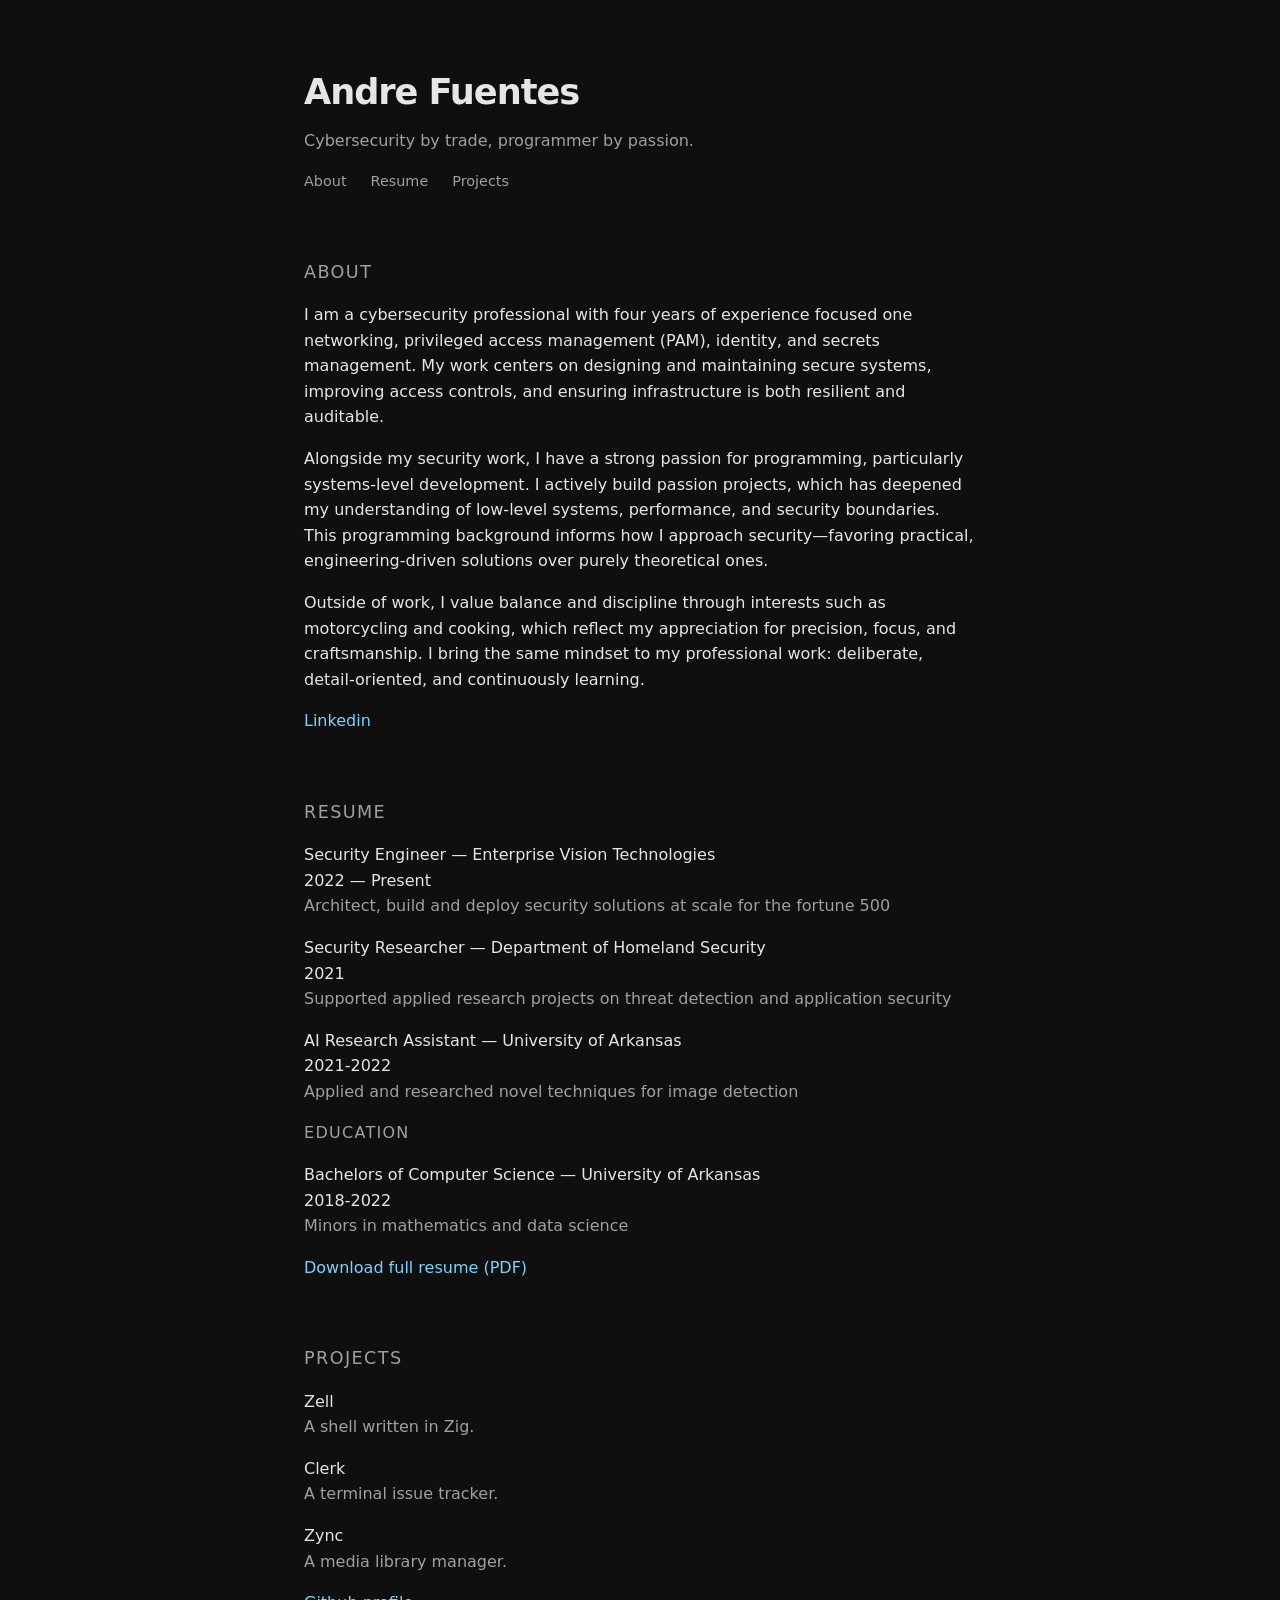
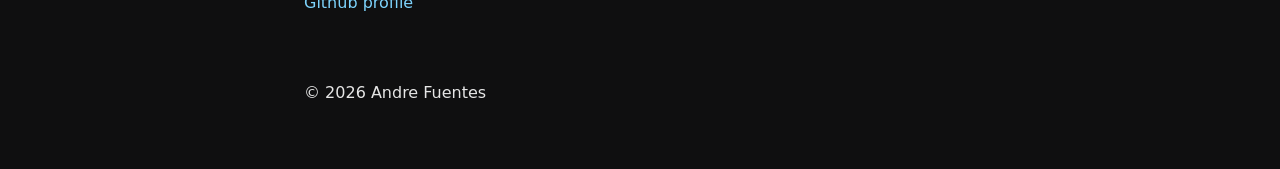
==== index.html @ 6c99b327 "dummy change for redeploy" ====
<!DOCTYPE html>
<html lang="en">
<head>
  <meta charset="UTF-8" />
  <meta name="viewport" content="width=device-width, initial-scale=1" />
  <title>Andre Fuentes</title>
  <link rel="stylesheet" href="style.css">
</head>

<body>
  <div class="container">
    <header>
      <h1>Andre Fuentes</h1>
      <p class="muted">Cybersecurity by trade, programmer by passion.</p>
      <nav>
        <a href="#about">About</a>
        <a href="#resume">Resume</a>
        <a href="#projects">Projects</a>
      </nav>
    </header>
    <section id="about">
      <h2>About</h2>
      <p>
      I am a cybersecurity professional with four years of experience focused one
      networking, privileged access management (PAM), identity, and secrets
      management. My work centers on designing and maintaining secure systems,
      improving access controls, and ensuring infrastructure is both resilient
      and auditable.
      </p>

      <p>
        Alongside my security work, I have a strong passion for programming,
          particularly systems-level development. I actively build passion projects,
          which has deepened my understanding of low-level systems,
          performance, and security boundaries. This programming background
          informs how I approach security—favoring practical, engineering-driven
          solutions over purely theoretical ones.
      </p>

      <p>
        Outside of work, I value balance and discipline through interests such
        as motorcycling and cooking, which reflect my appreciation for precision,
        focus, and craftsmanship. I bring the same mindset to my professional
        work: deliberate, detail-oriented, and continuously learning.
      </p>

    <p>
      <a href="https://www.linkedin.com/in/andre-fuentes-420b55148">
        Linkedin
      </a>
    </p>

    </section>

    <section id="resume">
      <h2>Resume</h2>


      <div class="item">
        <div class="item-title">Security Engineer — Enterprise Vision Technologies</div>
        <div class="item-meta">2022 — Present</div>
        <p class="muted">Architect, build and deploy security solutions at scale for
            the fortune 500</p>
      </div>

      <div class="item">
        <div class="item-title">Security Researcher — Department of Homeland Security</div>
        <div class="item-meta">2021</div>
        <p class="muted">Supported applied research projects on threat detection and application security</p>
      </div>

      <div class="item">
        <div class="item-title">AI Research Assistant  — University of Arkansas</div>
        <div class="item-meta">2021-2022</div>
        <p class="muted">Applied and researched novel techniques for image detection</p>
      </div>

      <h3>Education</h3>
      <div class="item">
        <div class="item-title">Bachelors of Computer Science — University of Arkansas</div>
        <div class="item-meta">2018-2022</div>
        <p class="muted">Minors in mathematics and data science</p>
      </div>

      <p>
        <a href="assets/Andre_Fuentes_Resume.pdf" download>
          Download full resume (PDF)
        </a>
      </p>
    </section>

  <section id="projects">
    <h2>Projects</h2>

    <div class="item">
      <div class="item-title">
        <a href="https://github.com/aefuente/zell" target="_blank" rel="noopener">
          Zell 
        </a>
      </div>
      <p class="muted">
        A shell written in Zig.
      </p>
    </div>

    <div class="item">
      <div class="item-title">
        <a href="https://github.com/aefuente/clerk" target="_blank" rel="noopener">
         Clerk 
        </a>
      </div>
      <p class="muted">
        A terminal issue tracker.
      </p>
    </div>


    <div class="item">
      <div class="item-title">
        <a href="https://github.com/aefuente/zync" target="_blank" rel="noopener">
         Zync 
        </a>
      </div>
      <p class="muted">
        A media library manager.
      </p>
    </div>
    <p>
      <a href="https://github.com/aefuente">
        Github profile
      </a>
    </p>

  </section>

    <footer>
      © 2026 Andre Fuentes
    </footer>

  </div>
</body>
</html>
---- style.css ----
* {
  margin: 0;
  padding: 0;
  box-sizing: border-box;
}

:root {
  --bg: #0f0f10;
  --bg-soft: #161618;
  --text: #e6e6e6;
  --text-muted: #a0a0a0;
  --accent: #7dd3fc;
  --border: #262626;
}

body {
  font-family: system-ui, -apple-system, BlinkMacSystemFont, "Segoe UI",
               Roboto, Helvetica, Arial, sans-serif;
  background: var(--bg);
  color: var(--text);
  line-height: 1.6;
  -webkit-font-smoothing: antialiased;
}

a {
  color: var(--accent);
  text-decoration: none;
  border-bottom: 1px solid transparent;
  transition: color 0.15s ease, border-color 0.15s ease;
}

a:hover,
a:focus {
  color: var(--accent);
  border-bottom-color: var(--accent);
}

.container {
  max-width: 720px;
  margin: 0 auto;
  padding: 4rem 1.5rem;
}

header {
  margin-bottom: 4rem;
}

nav {
  display: flex;
  gap: 1.5rem;
  font-size: 0.9rem;
  color: var(--text-muted);
}

nav a {
  color: var(--text-muted);
}

nav a:hover {
  color: var(--text);
}

section {
  margin-bottom: 4rem;
}

h1 {
  font-size: 2.2rem;
  font-weight: 600;
  letter-spacing: -0.03em;
  margin-bottom: 0.5rem;
}

h2 {
  font-size: 1.1rem;
  font-weight: 500;
  margin-bottom: 1rem;
  color: var(--text-muted);
  text-transform: uppercase;
  letter-spacing: 0.08em;
}

h3 {
  font-size: 1rem;
  font-weight: 500;
  margin-bottom: 1rem;
  color: var(--text-muted);
  text-transform: uppercase;
  letter-spacing: 0.08em;
}

p {
  margin-bottom: 1rem;
  color: var(--text);
}

.muted {
  color: var(--text-muted);
}


.item-title a {
  color: var(--text);
  border-bottom: 1px solid transparent;
}

.item-title a:hover {
  border-bottom: 1px solid var(--border);
}
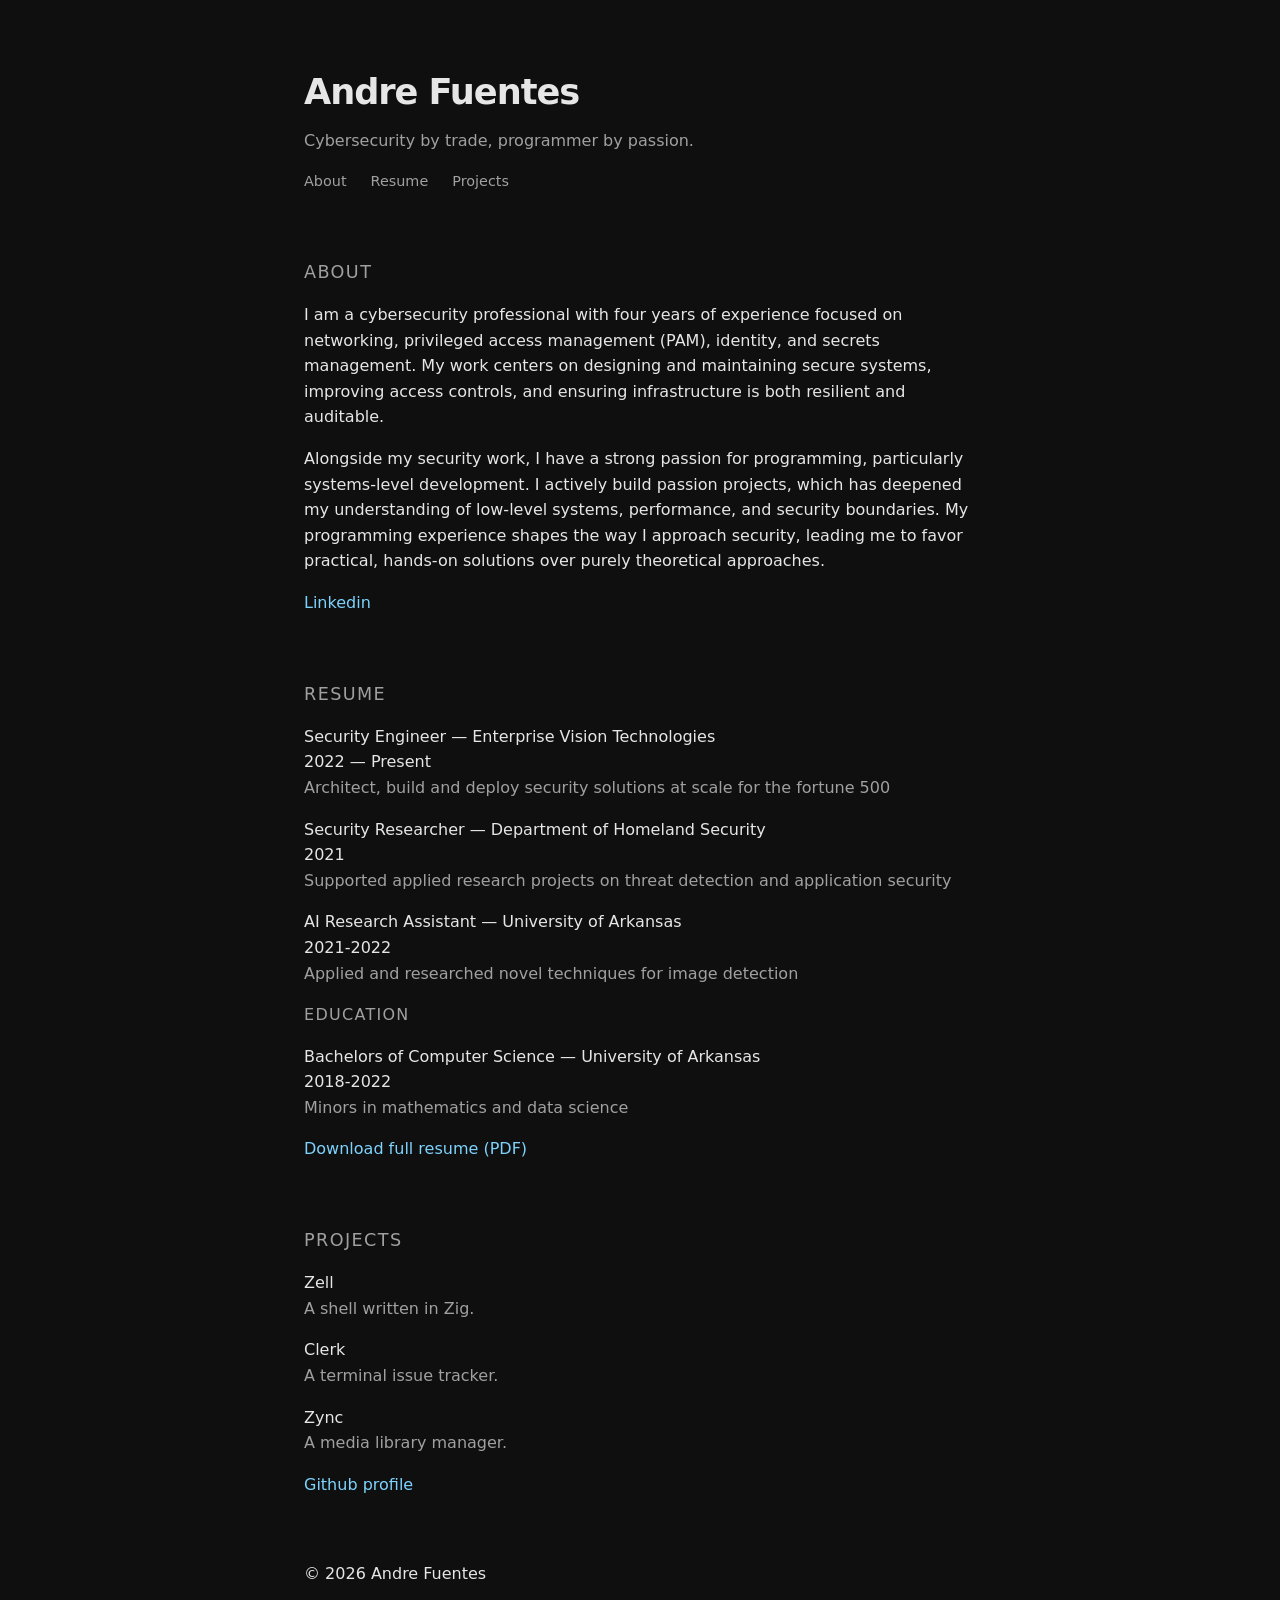
==== commit c249313a: "typo fix" ====
--- a/index.html
+++ b/index.html
@@ -21,7 +21,7 @@
     <section id="about">
       <h2>About</h2>
       <p>
-      I am a cybersecurity professional with four years of experience focused one
+      I am a cybersecurity professional with four years of experience focused on
       networking, privileged access management (PAM), identity, and secrets
       management. My work centers on designing and maintaining secure systems,
       improving access controls, and ensuring infrastructure is both resilient
@@ -32,16 +32,9 @@
         Alongside my security work, I have a strong passion for programming,
           particularly systems-level development. I actively build passion projects,
           which has deepened my understanding of low-level systems,
-          performance, and security boundaries. This programming background
-          informs how I approach security—favoring practical, engineering-driven
-          solutions over purely theoretical ones.
-      </p>
-
-      <p>
-        Outside of work, I value balance and discipline through interests such
-        as motorcycling and cooking, which reflect my appreciation for precision,
-        focus, and craftsmanship. I bring the same mindset to my professional
-        work: deliberate, detail-oriented, and continuously learning.
+          performance, and security boundaries. My programming experience shapes
+          the way I approach security, leading me to favor practical, hands-on
+          solutions over purely theoretical approaches.
       </p>
 
     <p>
@@ -54,7 +47,6 @@
 
     <section id="resume">
       <h2>Resume</h2>
-
 
       <div class="item">
         <div class="item-title">Security Engineer — Enterprise Vision Technologies</div>
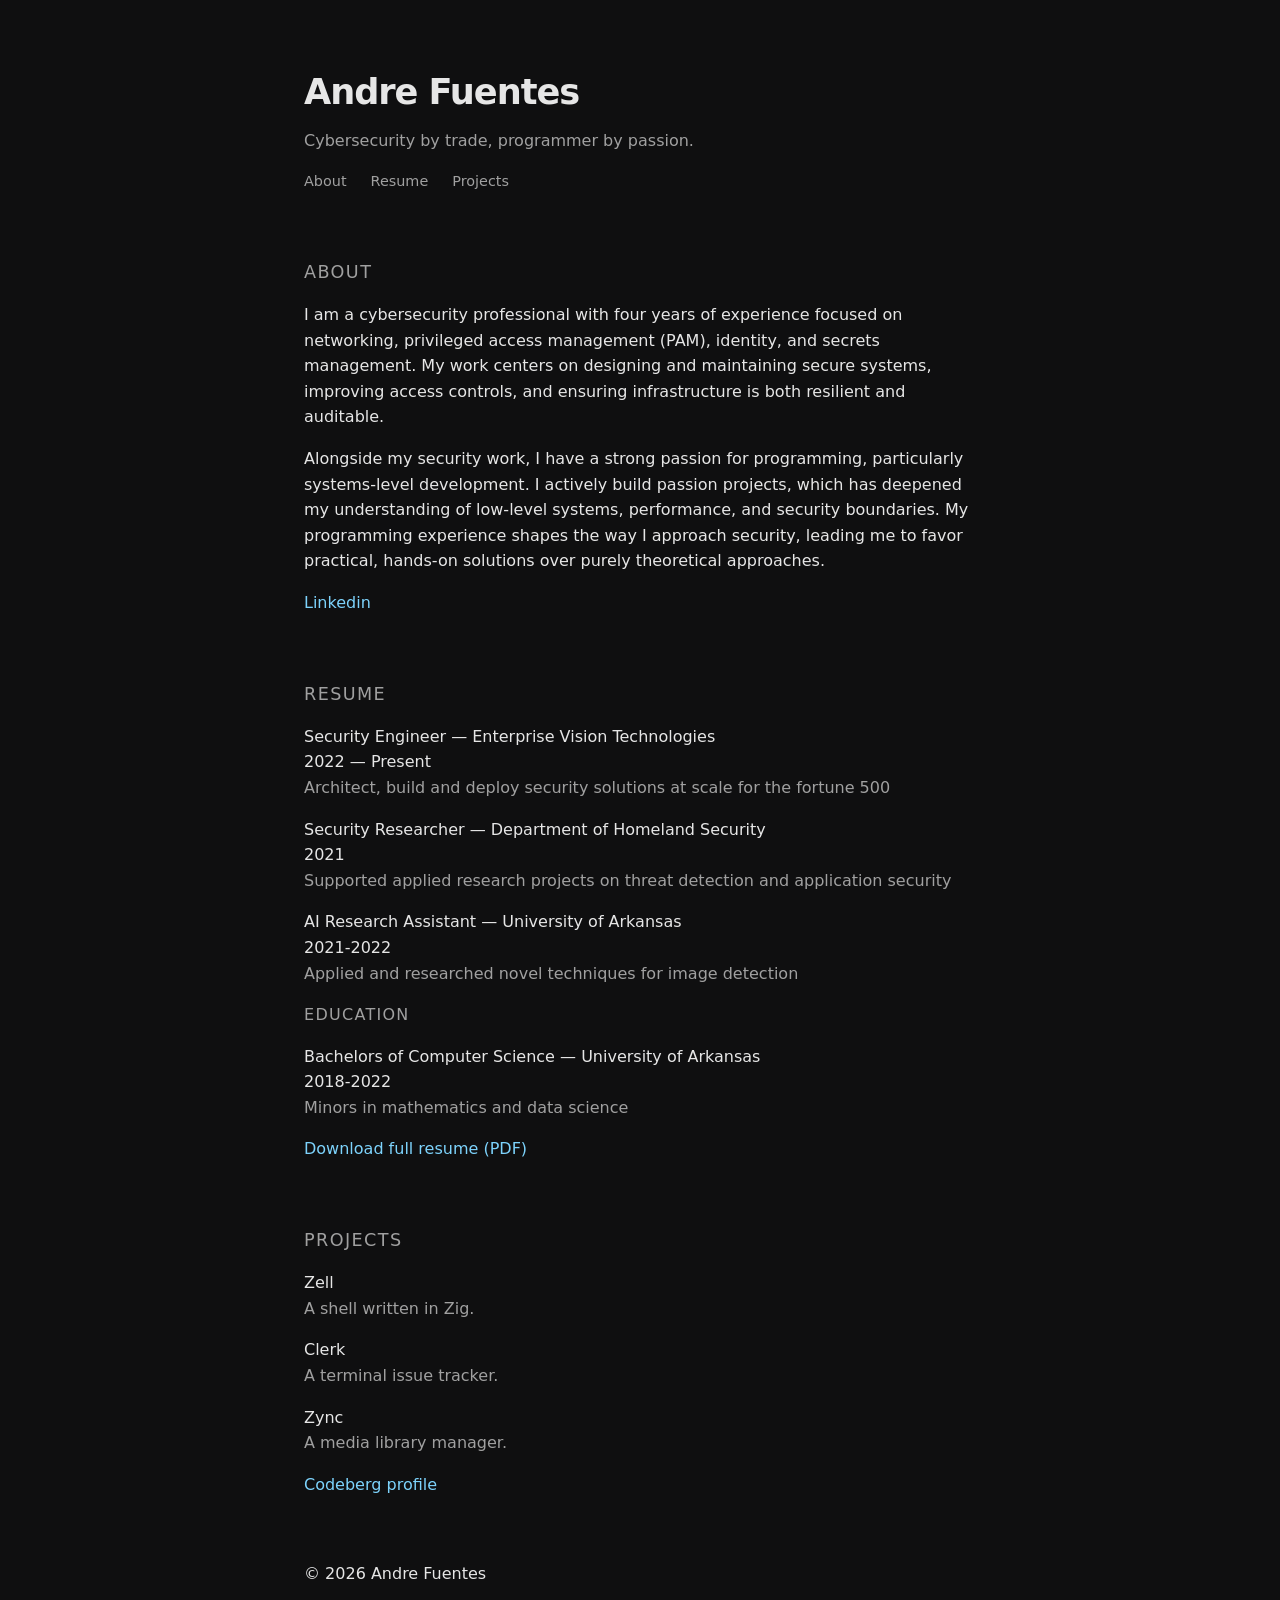
==== commit 5bf75636: "migrating to codeberg" ====
--- a/index.html
+++ b/index.html
@@ -86,7 +86,7 @@
 
     <div class="item">
       <div class="item-title">
-        <a href="https://github.com/aefuente/zell" target="_blank" rel="noopener">
+        <a href="https://codeberg.org/aefuente/zell" target="_blank" rel="noopener">
           Zell 
         </a>
       </div>
@@ -97,7 +97,7 @@
 
     <div class="item">
       <div class="item-title">
-        <a href="https://github.com/aefuente/clerk" target="_blank" rel="noopener">
+        <a href="https://codeberg.org/aefuente/clerk" target="_blank" rel="noopener">
          Clerk 
         </a>
       </div>
@@ -109,8 +109,8 @@
 
     <div class="item">
       <div class="item-title">
-        <a href="https://github.com/aefuente/zync" target="_blank" rel="noopener">
-         Zync 
+        <a href="https://codeberg.org/aefuente/zync" target="_blank" rel="noopener">
+         Zync
         </a>
       </div>
       <p class="muted">
@@ -118,8 +118,8 @@
       </p>
     </div>
     <p>
-      <a href="https://github.com/aefuente">
-        Github profile
+      <a href="https://codeberg.org/aefuente">
+        Codeberg profile
       </a>
     </p>
 
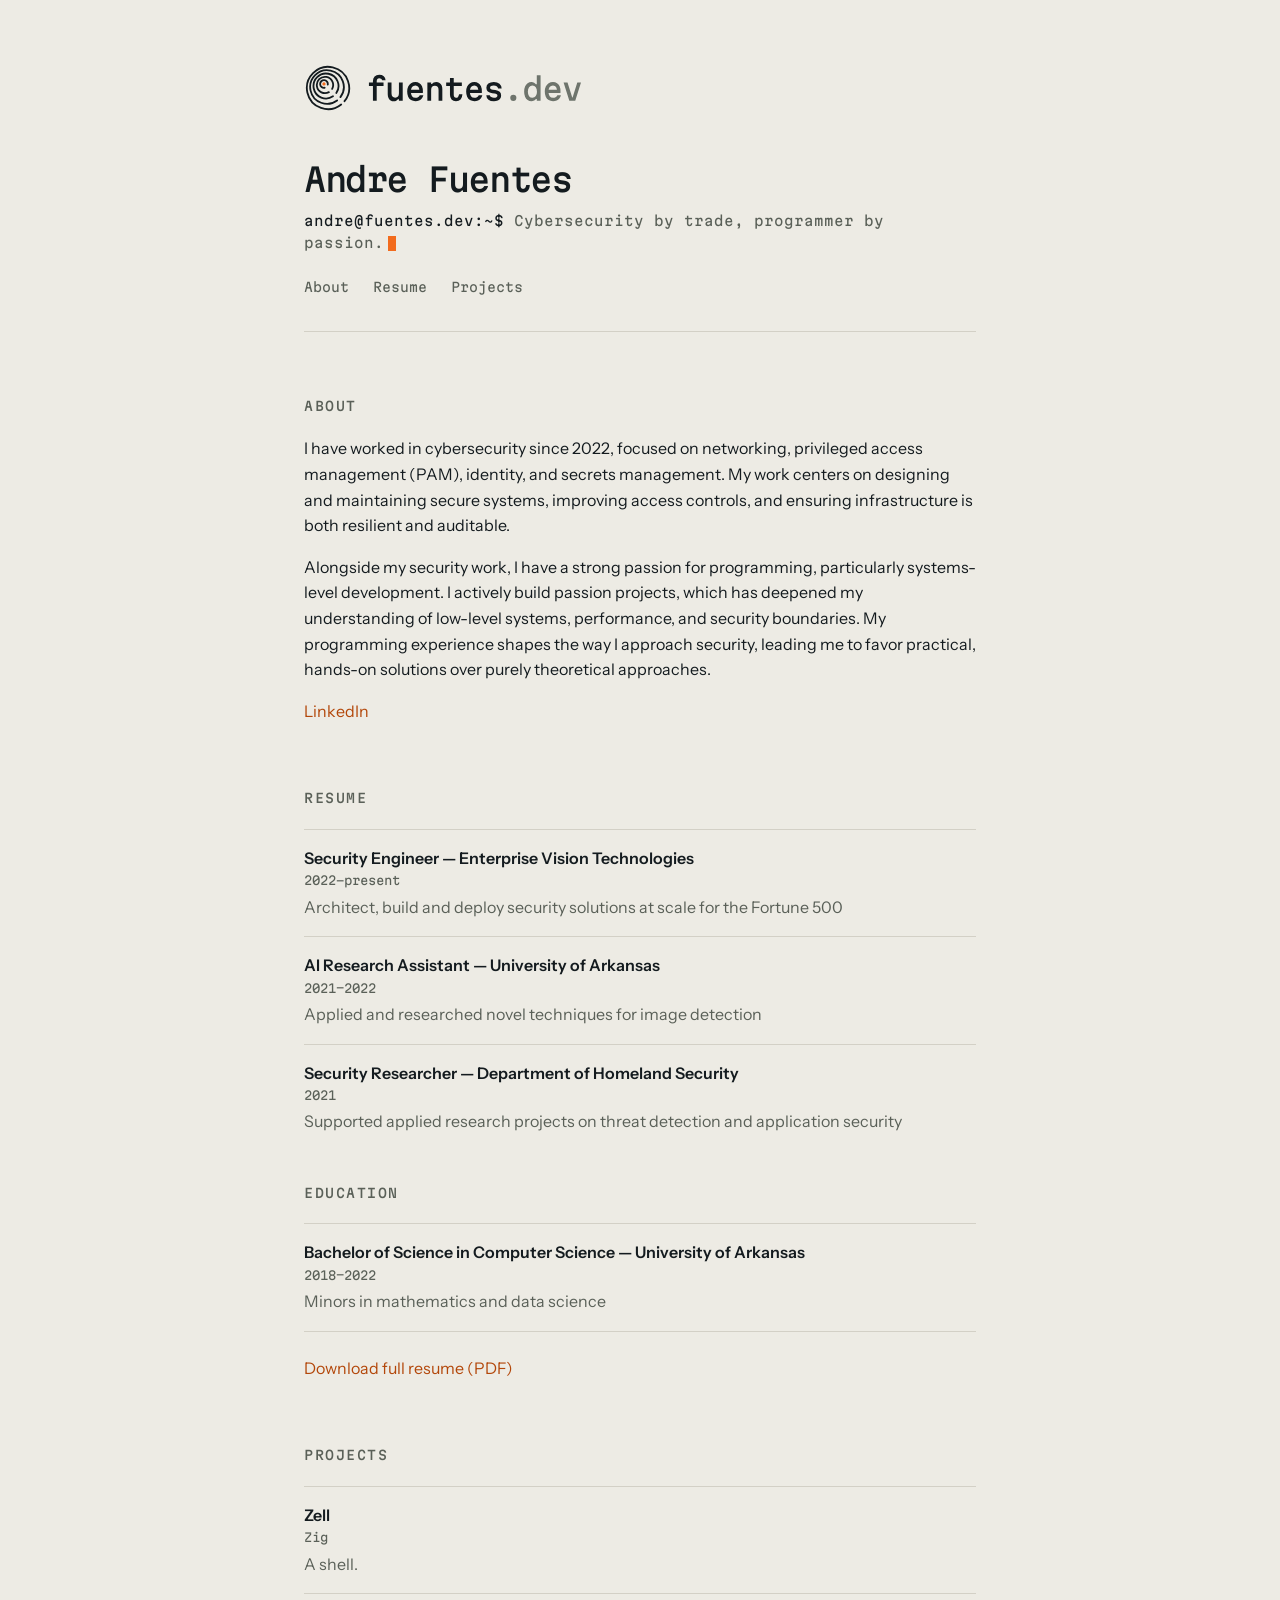
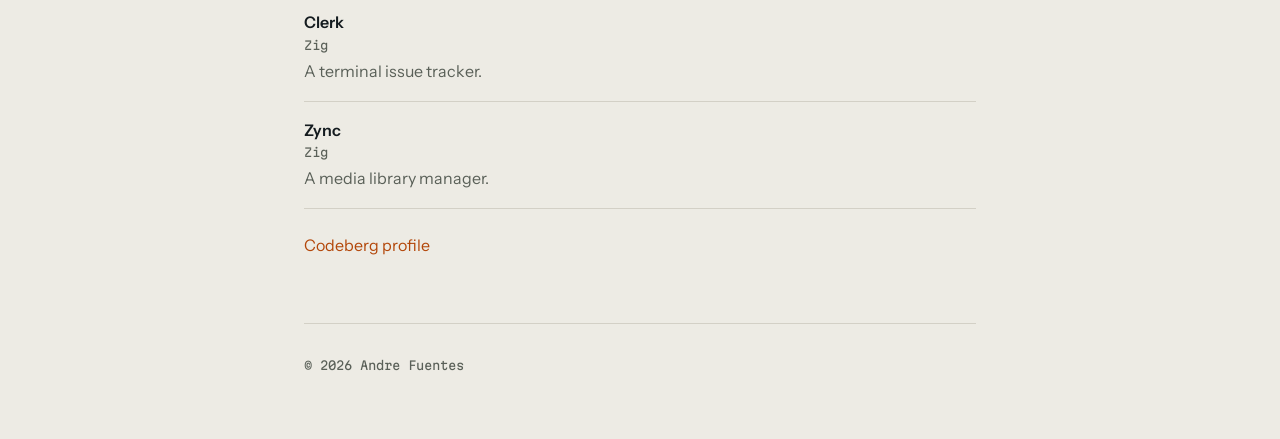
==== commit 3d9867db: "updating branding" ====
--- a/index.html
+++ b/index.html
@@ -3,132 +3,157 @@
 <head>
   <meta charset="UTF-8" />
   <meta name="viewport" content="width=device-width, initial-scale=1" />
-  <title>Andre Fuentes</title>
+  <title>Andre Fuentes · Security Engineer</title>
+  <meta name="description" content="Andre Fuentes is a security engineer working on privileged access management, identity and secrets management, and a systems programmer building tools in Zig." />
+  <meta name="author" content="Andre Fuentes" />
+  <link rel="canonical" href="https://fuentes.dev/">
+  <meta property="og:type" content="profile" />
+  <meta property="og:url" content="https://fuentes.dev/" />
+  <meta property="og:site_name" content="fuentes.dev" />
+  <meta property="og:title" content="Andre Fuentes · Security Engineer" />
+  <meta property="og:description" content="Security engineer working on privileged access management, identity and secrets management. Systems programmer building tools in Zig." />
+  <meta property="profile:first_name" content="Andre" />
+  <meta property="profile:last_name" content="Fuentes" />
+  <script type="application/ld+json">
+  {
+    "@context": "https://schema.org",
+    "@type": "ProfilePage",
+    "url": "https://fuentes.dev/",
+    "mainEntity": {
+      "@type": "Person",
+      "@id": "https://fuentes.dev/#andre-fuentes",
+      "name": "Andre Fuentes",
+      "url": "https://fuentes.dev/",
+      "jobTitle": "Security Engineer",
+      "worksFor": { "@type": "Organization", "name": "Enterprise Vision Technologies" },
+      "alumniOf": { "@type": "CollegeOrUniversity", "name": "University of Arkansas" },
+      "knowsAbout": [
+        "Cybersecurity",
+        "Privileged access management",
+        "Identity and access management",
+        "Secrets management",
+        "Networking",
+        "Systems programming",
+        "Zig"
+      ],
+      "sameAs": [
+        "https://www.linkedin.com/in/andre-fuentes-420b55148",
+        "https://codeberg.org/aefuente"
+      ]
+    }
+  }
+  </script>
+  <meta name="theme-color" content="#EDEBE4" media="(prefers-color-scheme: light)" />
+  <meta name="theme-color" content="#101619" media="(prefers-color-scheme: dark)" />
+  <link rel="icon" href="assets/brand/favicon.svg" type="image/svg+xml">
+  <link rel="stylesheet" href="assets/brand/tokens.css">
   <link rel="stylesheet" href="style.css">
 </head>
 
 <body>
   <div class="container">
     <header>
+      <a class="lockup" href="/" aria-label="fuentes.dev home">
+        <picture>
+          <source srcset="assets/brand/lockup-horizontal-light.svg" media="(prefers-color-scheme: dark)">
+          <img src="assets/brand/lockup-horizontal-ink.svg" alt="fuentes.dev" width="277" height="48">
+        </picture>
+      </a>
       <h1>Andre Fuentes</h1>
-      <p class="muted">Cybersecurity by trade, programmer by passion.</p>
-      <nav>
+      <p class="prompt"><span class="prompt-user">andre@fuentes.dev:~$</span> Cybersecurity by trade, programmer by passion.<span class="caret" aria-hidden="true"></span></p>
+      <nav aria-label="Sections">
         <a href="#about">About</a>
         <a href="#resume">Resume</a>
         <a href="#projects">Projects</a>
       </nav>
     </header>
-    <section id="about">
-      <h2>About</h2>
-      <p>
-      I am a cybersecurity professional with four years of experience focused on
-      networking, privileged access management (PAM), identity, and secrets
-      management. My work centers on designing and maintaining secure systems,
-      improving access controls, and ensuring infrastructure is both resilient
-      and auditable.
-      </p>
 
-      <p>
-        Alongside my security work, I have a strong passion for programming,
+    <main>
+      <section id="about">
+        <h2>About</h2>
+        <p>
+          I have worked in cybersecurity since 2022, focused on networking,
+          privileged access management (PAM), identity, and secrets management.
+          My work centers on designing and maintaining secure systems, improving
+          access controls, and ensuring infrastructure is both resilient and
+          auditable.
+        </p>
+        <p>
+          Alongside my security work, I have a strong passion for programming,
           particularly systems-level development. I actively build passion projects,
-          which has deepened my understanding of low-level systems,
-          performance, and security boundaries. My programming experience shapes
-          the way I approach security, leading me to favor practical, hands-on
-          solutions over purely theoretical approaches.
-      </p>
+          which has deepened my understanding of low-level systems, performance, and
+          security boundaries. My programming experience shapes the way I approach
+          security, leading me to favor practical, hands-on solutions over purely
+          theoretical approaches.
+        </p>
+        <p>
+          <a href="https://www.linkedin.com/in/andre-fuentes-420b55148" rel="me">LinkedIn</a>
+        </p>
+      </section>
 
-    <p>
-      <a href="https://www.linkedin.com/in/andre-fuentes-420b55148">
-        Linkedin
-      </a>
-    </p>
+      <section id="resume">
+        <h2>Resume</h2>
 
-    </section>
+        <div class="item">
+          <div class="item-title">Security Engineer — Enterprise Vision Technologies</div>
+          <div class="item-meta"><time datetime="2022">2022</time>–present</div>
+          <p class="muted">Architect, build and deploy security solutions at scale for the Fortune 500</p>
+        </div>
 
-    <section id="resume">
-      <h2>Resume</h2>
+        <div class="item">
+          <div class="item-title">AI Research Assistant — University of Arkansas</div>
+          <div class="item-meta"><time datetime="2021">2021</time>–<time datetime="2022">2022</time></div>
+          <p class="muted">Applied and researched novel techniques for image detection</p>
+        </div>
 
-      <div class="item">
-        <div class="item-title">Security Engineer — Enterprise Vision Technologies</div>
-        <div class="item-meta">2022 — Present</div>
-        <p class="muted">Architect, build and deploy security solutions at scale for
-            the fortune 500</p>
-      </div>
+        <div class="item">
+          <div class="item-title">Security Researcher — Department of Homeland Security</div>
+          <div class="item-meta"><time datetime="2021">2021</time></div>
+          <p class="muted">Supported applied research projects on threat detection and application security</p>
+        </div>
 
-      <div class="item">
-        <div class="item-title">Security Researcher — Department of Homeland Security</div>
-        <div class="item-meta">2021</div>
-        <p class="muted">Supported applied research projects on threat detection and application security</p>
-      </div>
+        <h3>Education</h3>
+        <div class="item">
+          <div class="item-title">Bachelor of Science in Computer Science — University of Arkansas</div>
+          <div class="item-meta"><time datetime="2018">2018</time>–<time datetime="2022">2022</time></div>
+          <p class="muted">Minors in mathematics and data science</p>
+        </div>
 
-      <div class="item">
-        <div class="item-title">AI Research Assistant  — University of Arkansas</div>
-        <div class="item-meta">2021-2022</div>
-        <p class="muted">Applied and researched novel techniques for image detection</p>
-      </div>
+        <p>
+          <a href="assets/Andre_Fuentes_Resume.pdf" download>Download full resume (PDF)</a>
+        </p>
+      </section>
 
-      <h3>Education</h3>
-      <div class="item">
-        <div class="item-title">Bachelors of Computer Science — University of Arkansas</div>
-        <div class="item-meta">2018-2022</div>
-        <p class="muted">Minors in mathematics and data science</p>
-      </div>
+      <section id="projects">
+        <h2>Projects</h2>
 
-      <p>
-        <a href="assets/Andre_Fuentes_Resume.pdf" download>
-          Download full resume (PDF)
-        </a>
-      </p>
-    </section>
+        <div class="item">
+          <div class="item-title"><a href="https://codeberg.org/aefuente/zell">Zell</a></div>
+          <div class="item-meta">Zig</div>
+          <p class="muted">A shell.</p>
+        </div>
 
-  <section id="projects">
-    <h2>Projects</h2>
+        <div class="item">
+          <div class="item-title"><a href="https://codeberg.org/aefuente/clerk">Clerk</a></div>
+          <div class="item-meta">Zig</div>
+          <p class="muted">A terminal issue tracker.</p>
+        </div>
 
-    <div class="item">
-      <div class="item-title">
-        <a href="https://codeberg.org/aefuente/zell" target="_blank" rel="noopener">
-          Zell 
-        </a>
-      </div>
-      <p class="muted">
-        A shell written in Zig.
-      </p>
-    </div>
+        <div class="item">
+          <div class="item-title"><a href="https://codeberg.org/aefuente/zync">Zync</a></div>
+          <div class="item-meta">Zig</div>
+          <p class="muted">A media library manager.</p>
+        </div>
 
-    <div class="item">
-      <div class="item-title">
-        <a href="https://codeberg.org/aefuente/clerk" target="_blank" rel="noopener">
-         Clerk 
-        </a>
-      </div>
-      <p class="muted">
-        A terminal issue tracker.
-      </p>
-    </div>
-
-
-    <div class="item">
-      <div class="item-title">
-        <a href="https://codeberg.org/aefuente/zync" target="_blank" rel="noopener">
-         Zync
-        </a>
-      </div>
-      <p class="muted">
-        A media library manager.
-      </p>
-    </div>
-    <p>
-      <a href="https://codeberg.org/aefuente">
-        Codeberg profile
-      </a>
-    </p>
-
-  </section>
+        <p>
+          <a href="https://codeberg.org/aefuente" rel="me">Codeberg profile</a>
+        </p>
+      </section>
+    </main>
 
     <footer>
       © 2026 Andre Fuentes
     </footer>
-
   </div>
 </body>
 </html>
--- a/assets/brand/tokens.css
+++ b/assets/brand/tokens.css
@@ -0,0 +1,46 @@
+/* fuentes.dev brand tokens. Light is the default; dark follows the OS unless data-theme="light" is set. */
+
+:root {
+  /* Brand colors (fixed) */
+  --hollow: #141B1F;
+  --limestone: #EDEBE4;
+  --blaze: #F26B1D;
+  --blaze-deep: #B3470A;
+  --hemlock: #2E4A3F;
+  --buffalo: #4C8DA6;
+  --bluff: #6E746C;
+
+  /* Semantic colors (light) */
+  --bg: var(--limestone);
+  --surface: #E4E1D8;
+  --fg: var(--hollow);
+  --muted: #5A6058;
+  --line: #D3D0C6;
+  --accent: var(--blaze);
+  --accent-text: var(--blaze-deep);
+  --inverse-bg: var(--hollow);
+  --inverse-fg: var(--limestone);
+
+  /* Type */
+  --font-mono: "Martian Mono", ui-monospace, SFMono-Regular, Menlo, monospace;
+  --font-sans: "Instrument Sans", system-ui, -apple-system, "Segoe UI", sans-serif;
+
+  /* Spacing and radius */
+  --space-1: 4px; --space-2: 8px; --space-3: 12px; --space-4: 16px;
+  --space-6: 24px; --space-8: 32px; --space-12: 48px; --space-24: 96px;
+  --radius-sm: 4px; --radius-md: 6px; --radius-lg: 8px; --radius-icon: 22%; --radius-full: 9999px;
+  --shadow-card: 0 10px 30px -14px rgba(20, 27, 31, 0.45);
+}
+
+@media (prefers-color-scheme: dark) {
+  :root:not([data-theme="light"]) {
+    --bg: #101619; --surface: #18211F; --fg: var(--limestone); --muted: #9AA097; --line: #263036;
+    --accent-text: var(--blaze); --inverse-bg: var(--limestone); --inverse-fg: var(--hollow);
+    color-scheme: dark;
+  }
+}
+:root[data-theme="dark"] {
+  --bg: #101619; --surface: #18211F; --fg: var(--limestone); --muted: #9AA097; --line: #263036;
+  --accent-text: var(--blaze); --inverse-bg: var(--limestone); --inverse-fg: var(--hollow);
+  color-scheme: dark;
+}
--- a/style.css
+++ b/style.css
@@ -1,29 +1,39 @@
+/* Colors, fonts and radii come from assets/brand/tokens.css. */
+
+/* Self-hosted Latin subsets (variable weight), so the page makes no third-party requests. */
+@font-face {
+  font-family: "Martian Mono";
+  font-style: normal;
+  font-weight: 100 800;
+  font-display: swap;
+  src: url("assets/fonts/martian-mono-latin.woff2") format("woff2");
+}
+
+@font-face {
+  font-family: "Instrument Sans";
+  font-style: normal;
+  font-weight: 400 700;
+  font-display: swap;
+  src: url("assets/fonts/instrument-sans-latin.woff2") format("woff2");
+}
+
 * {
   margin: 0;
   padding: 0;
   box-sizing: border-box;
 }
 
-:root {
-  --bg: #0f0f10;
-  --bg-soft: #161618;
-  --text: #e6e6e6;
-  --text-muted: #a0a0a0;
-  --accent: #7dd3fc;
-  --border: #262626;
-}
-
 body {
-  font-family: system-ui, -apple-system, BlinkMacSystemFont, "Segoe UI",
-               Roboto, Helvetica, Arial, sans-serif;
+  font-family: var(--font-sans);
+  font-size: 16px;
   background: var(--bg);
-  color: var(--text);
+  color: var(--fg);
   line-height: 1.6;
   -webkit-font-smoothing: antialiased;
 }
 
 a {
-  color: var(--accent);
+  color: var(--accent-text);
   text-decoration: none;
   border-bottom: 1px solid transparent;
   transition: color 0.15s ease, border-color 0.15s ease;
@@ -31,8 +41,14 @@
 
 a:hover,
 a:focus {
-  color: var(--accent);
-  border-bottom-color: var(--accent);
+  color: var(--accent-text);
+  border-bottom-color: var(--accent-text);
+}
+
+a:focus-visible {
+  outline: 2px solid var(--accent);
+  outline-offset: 2px;
+  border-radius: var(--radius-sm);
 }
 
 .container {
@@ -43,21 +59,65 @@
 
 header {
   margin-bottom: 4rem;
+  padding-bottom: 2rem;
+  border-bottom: 1px solid var(--line);
+}
+
+.lockup {
+  display: inline-block;
+  border-bottom: none;
+  margin-bottom: 2.5rem;
+}
+
+.lockup:hover,
+.lockup:focus {
+  border-bottom: none;
+}
+
+.lockup img {
+  display: block;
+  height: 48px;
+  width: auto;
+}
+
+.prompt {
+  font-family: var(--font-mono);
+  font-size: 0.85rem;
+  color: var(--muted);
+  margin-bottom: 1.5rem;
+}
+
+.prompt-user {
+  color: var(--fg);
+}
+
+/* The one Blaze element on the page. */
+.caret {
+  display: inline-block;
+  width: 0.6em;
+  height: 1.1em;
+  margin-left: 0.3em;
+  vertical-align: text-bottom;
+  background: var(--accent);
 }
 
 nav {
   display: flex;
+  flex-wrap: wrap;
   gap: 1.5rem;
-  font-size: 0.9rem;
-  color: var(--text-muted);
+  font-family: var(--font-mono);
+  font-size: 0.8rem;
+  color: var(--muted);
 }
 
 nav a {
-  color: var(--text-muted);
-}
-
-nav a:hover {
-  color: var(--text);
+  color: var(--muted);
+}
+
+nav a:hover,
+nav a:focus {
+  color: var(--fg);
+  border-bottom-color: var(--line);
 }
 
 section {
@@ -65,45 +125,77 @@
 }
 
 h1 {
-  font-size: 2.2rem;
-  font-weight: 600;
-  letter-spacing: -0.03em;
-  margin-bottom: 0.5rem;
-}
-
-h2 {
-  font-size: 1.1rem;
+  font-family: var(--font-mono);
+  font-size: 2rem;
   font-weight: 500;
-  margin-bottom: 1rem;
-  color: var(--text-muted);
+  letter-spacing: -0.045em;
+  line-height: 1.2;
+  margin-bottom: 0.75rem;
+}
+
+h2,
+h3 {
+  font-family: var(--font-mono);
+  font-size: 0.8rem;
+  font-weight: 500;
+  margin-bottom: 1.25rem;
+  color: var(--muted);
   text-transform: uppercase;
-  letter-spacing: 0.08em;
+  letter-spacing: 0.12em;
 }
 
 h3 {
-  font-size: 1rem;
-  font-weight: 500;
-  margin-bottom: 1rem;
-  color: var(--text-muted);
-  text-transform: uppercase;
-  letter-spacing: 0.08em;
+  margin-top: 2rem;
 }
 
 p {
   margin-bottom: 1rem;
-  color: var(--text);
+  max-width: 65ch;
 }
 
 .muted {
-  color: var(--text-muted);
-}
-
+  color: var(--muted);
+}
+
+.item {
+  padding: 1rem 0;
+  border-top: 1px solid var(--line);
+}
+
+.item:last-of-type {
+  border-bottom: 1px solid var(--line);
+  margin-bottom: 1.5rem;
+}
+
+.item p {
+  margin-bottom: 0;
+}
+
+.item-title {
+  font-weight: 600;
+}
 
 .item-title a {
-  color: var(--text);
-  border-bottom: 1px solid transparent;
-}
-
-.item-title a:hover {
-  border-bottom: 1px solid var(--border);
-}
+  color: var(--fg);
+}
+
+.item-title a:hover,
+.item-title a:focus {
+  color: var(--fg);
+  border-bottom-color: var(--line);
+}
+
+.item-meta {
+  font-family: var(--font-mono);
+  font-size: 0.75rem;
+  color: var(--muted);
+  margin-bottom: 0.25rem;
+}
+
+footer {
+  padding-top: 2rem;
+  border-top: 1px solid var(--line);
+  font-family: var(--font-mono);
+  font-size: 0.75rem;
+  color: var(--muted);
+}
